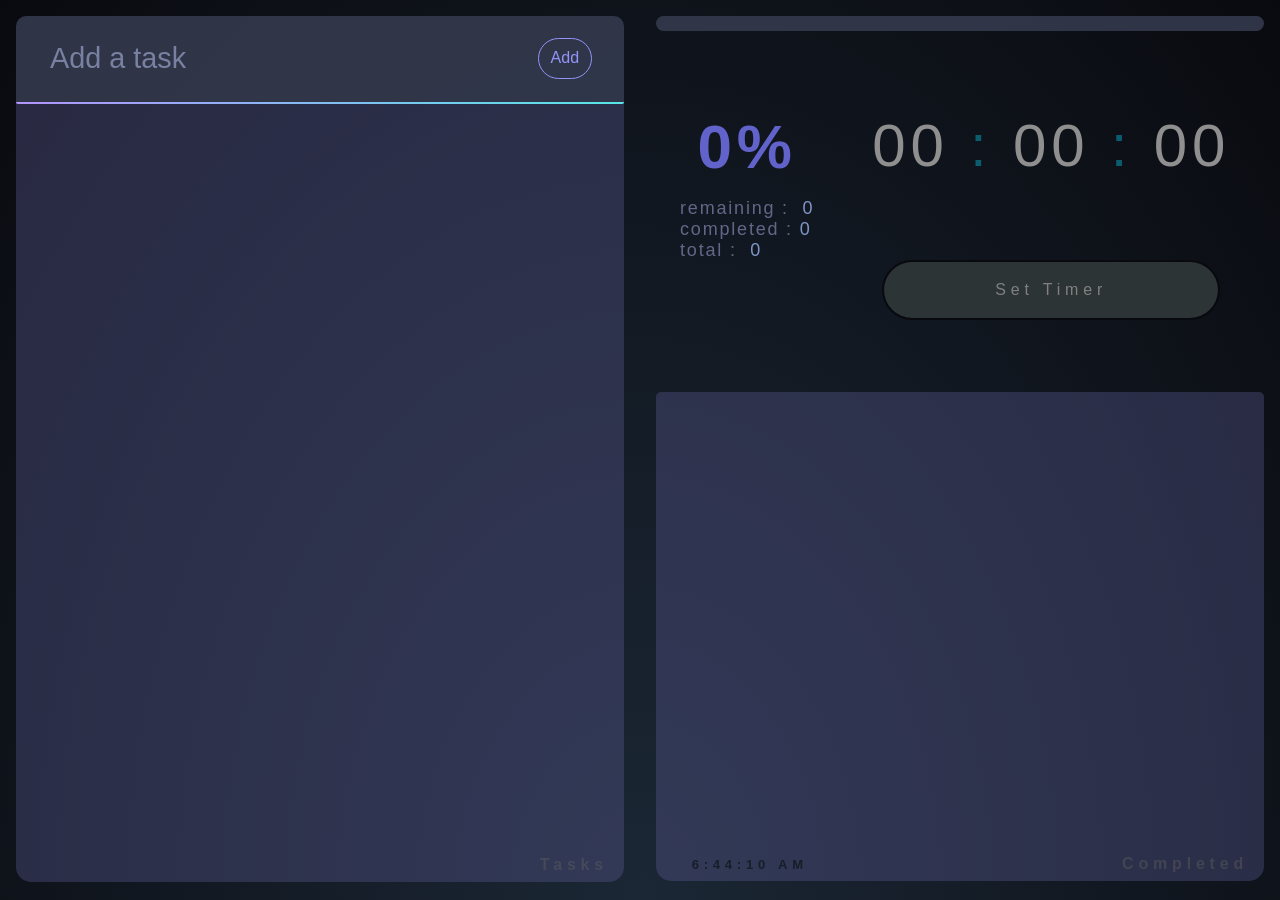
==== index.html @ c2aea608 "new" ====
<!DOCTYPE html>
<html lang="en">

<head>
    <meta charset="UTF-8">
    <meta name="viewport" content="width=device-width, initial-scale=1.0">
    <title>mTasks</title>

    <link rel="stylesheet" href="app.css">


</head>

<body>

    <div class="mainContainer">

        <div class="leftSide">

            <div class="leftHeader">
                <div class="webflow-style-input">
                    <input type="text" placeholder="Add a task" id="taskInput"></input>
                    <button type="button" class="btn" id="button" onclick="newElement();"> <span id="fontButton">Add</span></button>
                </div>
            </div>

            <div class="todo">

            <div class="preTasks"> 
                <ul id="myUL" class="tasks">


                </ul>
            </div> 
                <h4 class="exp">Tasks</h4>
            </div>

        </div>

        <div class="rightSide">

            <div class="percentage">

                <div class="progress">
                    <div class="progress-done" data-done="0">
                    </div>
                </div>
            </div>


            <div class="rightUp">

                <div class="rightUpLeft">
                    <h1 id="number">0%</h1>
                    <div class="stats">
                        <p>remaining : &nbsp;<span id="tasksRemaining" class="spans">0</span></p>            
                        <p>completed : <span id="tasksCompleted" class="spans">0</span></p>
                        <p>total : &nbsp;<span id="total" class="spans">0</span></p>
                    </div>
               
                </div>
                <div class="rightUpRight">
                    <div class="clock">
                        <p id="clock"><span id="hours">00</span> : <span id="minutes">00</span> : <span id="seconds">00</span></p>
                    </div>
                    <div class="timer">
                        <div class="share-button">
                            <span>Set Timer</span>
                            <div class="group-container">
                              <div class="multi-button skin3">
                                <button onclick="count(2);">2h</button>
                                <button onclick="count(4);">4h</button>
                                <button onclick="count(8);">8h</button>
                              </div>
                            </div>
                          </div>
                    </div>
                </div>

            </div>

            <div class="rightDown">

                <div class="completed">
                    <div class="preReady">
                        <ul id="myReady">

                        </ul>
                    </div>
                    <h4 class="exp"><span id="date"></span>&nbsp; &nbsp; &nbsp; &nbsp; &nbsp; &nbsp; &nbsp; &nbsp; &nbsp; &nbsp; &nbsp; &nbsp; &nbsp; &nbsp; &nbsp;  &nbsp;  &nbsp; Completed</h4>
                </div>

            </div>

        </div>

        <script src="jquery.js"></script>
        <script type="text/javascript" src="app.js"></script>

</body>

</html>
---- app.css ----
* {
    font-family: -apple-system, BlinkMacSystemFont, 'Segoe UI', Roboto, Oxygen, Ubuntu, Cantarell, 'Open Sans', 'Helvetica Neue', sans-serif;
    color: white;
    box-sizing: border-box;
    margin: 0;
    cursor: default;
}



body {
   
    height: 100vh;
    width: 100%;
    background: radial-gradient(ellipse at bottom, #1b2735 0%, #090a0f 100%);
    /* background-color: black; */

}

.mainContainer {
    margin: 0;
    padding: 0;
    height: 100%;
    display: flex;
    flex-direction: row;
    flex-wrap: wrap;
}

@media screen and (max-width:1210px) {
    .mainContainer {
        justify-content: center;

    }
    .leftSide {
        min-width: 200px;
    }
    .leftHeader {
        min-width: 200px;
    }
}

.leftSide {
    padding: 1rem 1rem 0 1rem;
    width: 50%;
    height: 100%;
    min-width: 600px;
}

.rightSide {
    padding: 1rem 1rem 0 1rem;
    width: 50%;
    height: 100%;
    min-width: 600px;
}
.rightUp {
    height: 39%;
    min-width: 600px;
    display: flex;
    flex-wrap: nowrap;
}

.rightDown {
    height: 55.3%;
    min-width: 600px;
    bottom: 1rem;
}

.rightUpLeft{
    width: 30%;
    font-size: 48px;
    display: flex;
    flex-direction: column;
    align-items: center;
}

.rightUpLeft h1{
text-align: center;
color:rgba(108, 110, 226, 0.877);
font-size: 62px;
font-weight: 100px;
margin-top: 5rem;
letter-spacing: .3rem;  

}

.stats{
    margin-top: 1rem;
}

.rightUpLeft p{
    color: #767aa0ce;
    font-size: 18px; 
    letter-spacing: .1em;  
}

.rightUpRight{
    width: 70%;
    display: flex;
    flex-direction: column;
}

.clock{
    height: 50%;
   
}
.timer{
    height: 50%;
    margin: 0;
    padding: 0;
    display: flex;
    align-items: center;
    justify-content: center;
}

input {
    border-style: none;
    background: transparent;
    outline: none;
}

button {
    padding: 0;
    background: none;
    outline: none;
}

@-webkit-keyframes gradient {
    0% {
        background-position: 0 0;
    }
    100% {
        background-position: 100% 0;
    }
}

@keyframes gradient {
    0% {
        background-position: 0 0;
    }
    100% {
        background-position: 100% 0;
    }
}

.webflow-style-input {
    position: relative;
    display: -webkit-box;
    display: flex;
    -webkit-box-orient: horizontal;
    -webkit-box-direction: normal;
    flex-direction: row;
    width: 100%;
    min-width: 600px;
    margin: 0 auto;
    border-radius: 10px 10px 0 0;
    padding: 1.4rem 2rem 1.6rem;
    background: rgba(57, 63, 84, 0.8);
}

.webflow-style-input:after {
    content: "";
    position: absolute;
    left: 0px;
    right: 0px;
    bottom: 0px;
    z-index: 999;
    height: 2px;
    border-bottom-left-radius: 2px;
    border-bottom-right-radius: 2px;
    background-position: 0% 0%;
    background: -webkit-gradient(linear, left top, right top, from(#B294FF), color-stop(#57E6E6), color-stop(#FEFFB8), color-stop(#57E6E6), color-stop(#B294FF), to(#57E6E6));
    background: linear-gradient(to right, #B294FF, #57E6E6, #FEFFB8, #57E6E6, #B294FF, #57E6E6);
    background-size: 500% auto;
    -webkit-animation: gradient 3s linear infinite;
    animation: gradient 3s linear infinite;
}

.webflow-style-input input {
    -webkit-box-flex: 1;
    flex-grow: 1;
    color: #BFD2FF;
    font-size: 1.8rem;
    line-height: 2.4rem;
    vertical-align: middle;
}

.webflow-style-input input::-webkit-input-placeholder {
    color: #7881A1;
}

.webflow-style-input button {
    color: #7881A1;
    font-size: 2.4rem;
    line-height: 2.4rem;
    vertical-align: middle;
    -webkit-transition: color .25s;
    transition: color .25s;
}

.webflow-style-input button:hover {
    color: #BFD2FF;
}

.btn {
    text-decoration: none;
    border: 1px solid rgb(146, 148, 248);
    position: relative;
    overflow: hidden;
    width: 10%;
    border-radius: 25px;
}

.btn:hover {
    box-shadow: 1px 1px 25px 10px rgba(146, 148, 248, 0.4);
}

.btn:before {
    content: "";
    position: absolute;
    top: 0;
    left: -100%;
    width: 100%;
    height: 100%;
    background: linear-gradient( 120deg, transparent, rgba(146, 148, 248, 0.4), transparent);
    transition: all 650ms;
}

.btn:hover:before {
    left: 100%;
}

#fontButton {
    font-size: 1rem;
    vertical-align: top;
    color: rgb(146, 148, 248);
}

.btn:hover #fontButton {
    color: #BFD2FF;
}

.todo {
    background-color: rgba(85, 85, 138, 0.4);
    margin-top: 1rem;
    bottom: 1rem;
    height: 88%;
    border-radius: 0 0 15px 15px;
    min-width: 600px;
    padding: 1rem;
    position: relative;
}

.todo::-webkit-scrollbar {
    display: none;
}
.preTasks{    
    height: 97%;
    -ms-overflow-style: none;  /* Internet Explorer 10+ */
    scrollbar-width: none;  /* Firefox */
    overflow-y: scroll;
    -ms-overflow-style: none;
    scrollbar-width: none;
   
}

.preTasks::-webkit-scrollbar { 
    display: none;  /* Safari and Chrome */
}


.completed {
    background-color: rgba(85, 85, 138, 0.4);
    margin-top: 1rem;
    height: 100%;
    border-radius: 5px 5px 15px 15px;
    min-width: 600px;
    padding: 1rem 1rem 0 1rem;
    position: relative;
}

.preReady{    
    height: 90%;
    -ms-overflow-style: none;  /* Internet Explorer 10+ */
    scrollbar-width: none;  /* Firefox */
    overflow-y: scroll;
    -ms-overflow-style: none;
    scrollbar-width: none;
   
}

.preReady::-webkit-scrollbar { 
    display: none;  /* Safari and Chrome */
}




.description::-webkit-scrollbar {
    display: none;
}

.task {
    background-color: lightslategrey;
    padding: 1rem;
    border-radius: 25px;
    display: inline-flex;
    width: 100%;
    justify-content: space-between;
}

.taskButton {
    align-self: flex-end;
}

.taskTxt {
    align-self: flex-start;
}

.exp {
    content: "";
    position: absolute;
    right: 1rem;
    bottom: .5rem;
    letter-spacing: .3rem;
    color: rgba(97, 95, 95, 0.445);
}

.exp:hover {
    cursor: default;
}

.spans{
    color: rgba(152, 178, 235, 0.815);
}


ul {
    margin: 0;
    padding: 0;
    list-style-type: none;
}

ul li {
    position: relative;
    padding: 10px 8px 12px 40px;
    background: rgba(168, 146, 248, 0.4);
    font-size: 12px;
    transition: 0.2s;
    margin: 1rem;
    border-radius: 20px;
    transition: .2s;
    /* make the list items unselectable */
    -webkit-user-select: none;
    -moz-user-select: none;
    -ms-user-select: none;
    user-select: none;
}


ul li:nth-child(odd) {
    background: rgba(146, 148, 248, 0.4);
}



ul li:hover {
    background: rgba(102, 95, 201, 0.4);
    font-size: 20px;
}



ul li.checked {
    background: #4799adb2;
    color: #fff;
    text-decoration: line-through;
}

ul li.checked:hover {
    font-size: 12px;
}



ul li.checked::before {
    content: '';
    position: absolute;
    border-color: #fff;
    border-style: solid;
    border-width: 0 2px 2px 0;
    top: 10px;
    left: 16px;
    transform: rotate(45deg);
    height: 15px;
    width: 7px;
}

.close {
    position: absolute;
    right: 0;
    top: 0;
    padding: 10px 16px 12px 16px;
    border-radius: 0 20px 20px 0;
}

.close:hover {
    color:#b8b88e98;
}


/* Percentage */


.progress {
	background-color: rgba(57, 63, 84, 0.8);
	border-radius: 20px;
	position: relative;
	margin:  0;
	height: 15px;
	width: 100%;
}

.progress-done {
    
    background: -webkit-gradient(linear, left top, right top, from(#ac95e7), color-stop(#5edddd), color-stop(#d8d8a7));
    background: linear-gradient(to right, #9985c9, #52bbbb, #b8b88e);
	border-radius: 20px;
	display: flex;
	align-items: center;
	justify-content: center;
	height: 100%;
	width: 0;
	opacity: 0;
	transition: 1s ease 0.3s;
}

/* Timer */

.share-button {
    width: 300px;
    height: 60px;
    background: rgba(80, 77, 77, 0.301);
    border-radius: 40px;
    display: flex;
    /* align-items: center; */
    justify-content: space-evenly;
    padding: 0 50px;
    overflow: hidden;
    position: relative;
    cursor: pointer;
    transition: .3s linear;
    width: fit-content;
    border: solid;
    border-width: 2px;
    border-color: #090a0f;
  }
  .share-button:hover{
    transform: scale(1.1);
  }
  .share-button span{
    position: absolute;
    width: 100%;
    height: 100%;
    background: #2d3436;
    color: grey;
    text-align: center;
    line-height: 55px;
    z-index: 999;
    transition: .6s linear;
    border-radius: 40px;
   letter-spacing: .3rem;
   box-shadow: inset 0 0 50px rgba(0,0,0,.25);
   box-shadow: 0 4px 8px 0 rgba(0, 0, 0, 0.2), 0 6px 20px 0 rgba(0, 0, 0, 0.19);
  }
  .share-button:hover span{
    transform: translateX(-100%);
    transition-delay: .3s;
  }
  
  .multi-button button::-moz-focus-inner {
    border: 0;
  }
  
  .multi-button button {
    outline: 0;
  }
  
  
  .group-container {
    height: 80px;
    display: inline-grid;
    justify-items: center;
    justify-content: space-between;

  }
  
  .multi-button {
    font-size: 0;
    width: 100%;
  }
  
  .multi-button button {
    background: transparent;
  
    border-radius: 8px;
    font-size: 16px;
    display: inline-block;
    padding: 4px 17px;
    margin: 10px 10px 0 10px;
    cursor: pointer;
    transition-duration: 0.1s;
    transition-timing-function: ease-in-out;
  }
  .multi-button button:first-of-type {
    border-radius: 20px 8px 8px 20px;
  }
  .multi-button button:last-of-type {
    border-radius: 8px 20px 20px 8px;
  }
  
  @media only screen and (max-width: 767px) {
    .multi-button  button {
      min-width: 70px;
    }
  }
  
  
  .skin3 button {
    border: 3px solid #0a7a91b7;
    color: #00d5ff9c;
    background-color: #002a33;
  }
  .skin3 button:hover {
    border-color: #33ddff;
    color: #33ddff;
    background-color: #005566;
  }
  
  /* Clock */
  
  .clock{
    text-align: center;
    font-size: 60px;
    padding-top: 5rem;
    letter-spacing: .3rem; 
  }

  .clock span{
      color: rgb(143, 143, 143);
  }

  #clock{
    color: #0a7a91b7;
  }

  #date{
      
      color: #161f29;
      font-size: 13px;
  }

  /* Effects */

  
  .preTasks ul li {
	-webkit-animation: slide-right 0.5s cubic-bezier(0.250, 0.460, 0.450, 0.940) both;
	        animation: slide-right 0.5s cubic-bezier(0.250, 0.460, 0.450, 0.940) both;
}

 @-webkit-keyframes slide-right {
    0% {
      -webkit-transform: translateX(-100px);
              transform: translateX(-100px);
    }
    100% {
      -webkit-transform: translateX(0);
              transform: translateX(0);
    }
  }
  @keyframes slide-right {
    0% {
      -webkit-transform: translateX(-100px);
              transform: translateX(-100px);
    }
    100% {
      -webkit-transform: translateX(0);
              transform: translateX(0);
    }
  }
  
  .preReady ul li {
	-webkit-animation: slide-left 0.5s cubic-bezier(0.250, 0.460, 0.450, 0.940) both;
	        animation: slide-left 0.5s cubic-bezier(0.250, 0.460, 0.450, 0.940) both;
}

 @-webkit-keyframes slide-left {
    0% {
      -webkit-transform: translateX(100px);
              transform: translateX(100px);
    }
    100% {
      -webkit-transform: translateX(0);
              transform: translateX(0);
    }
  }
  @keyframes slide-left {
    0% {
      -webkit-transform: translateX(100px);
              transform: translateX(100px);
    }
    100% {
      -webkit-transform: translateX(0);
              transform: translateX(0);
    }
  }
  
  /* .flip-horizontal-bottom {
	-webkit-animation: flip-horizontal-bottom 0.4s cubic-bezier(0.455, 0.030, 0.515, 0.955) both;
	        animation: flip-horizontal-bottom 0.4s cubic-bezier(0.455, 0.030, 0.515, 0.955) both;
}
@-webkit-keyframes flip-horizontal-bottom {
    0% {
      -webkit-transform: rotateX(0);
              transform: rotateX(0);
    }
    100% {
      -webkit-transform: rotateX(-180deg);
              transform: rotateX(-180deg);
    }
  }
  @keyframes flip-horizontal-bottom {
    0% {
      -webkit-transform: rotateX(0);
              transform: rotateX(0);
    }
    100% {
      -webkit-transform: rotateX(-180deg);
              transform: rotateX(-180deg);
    }
  } */
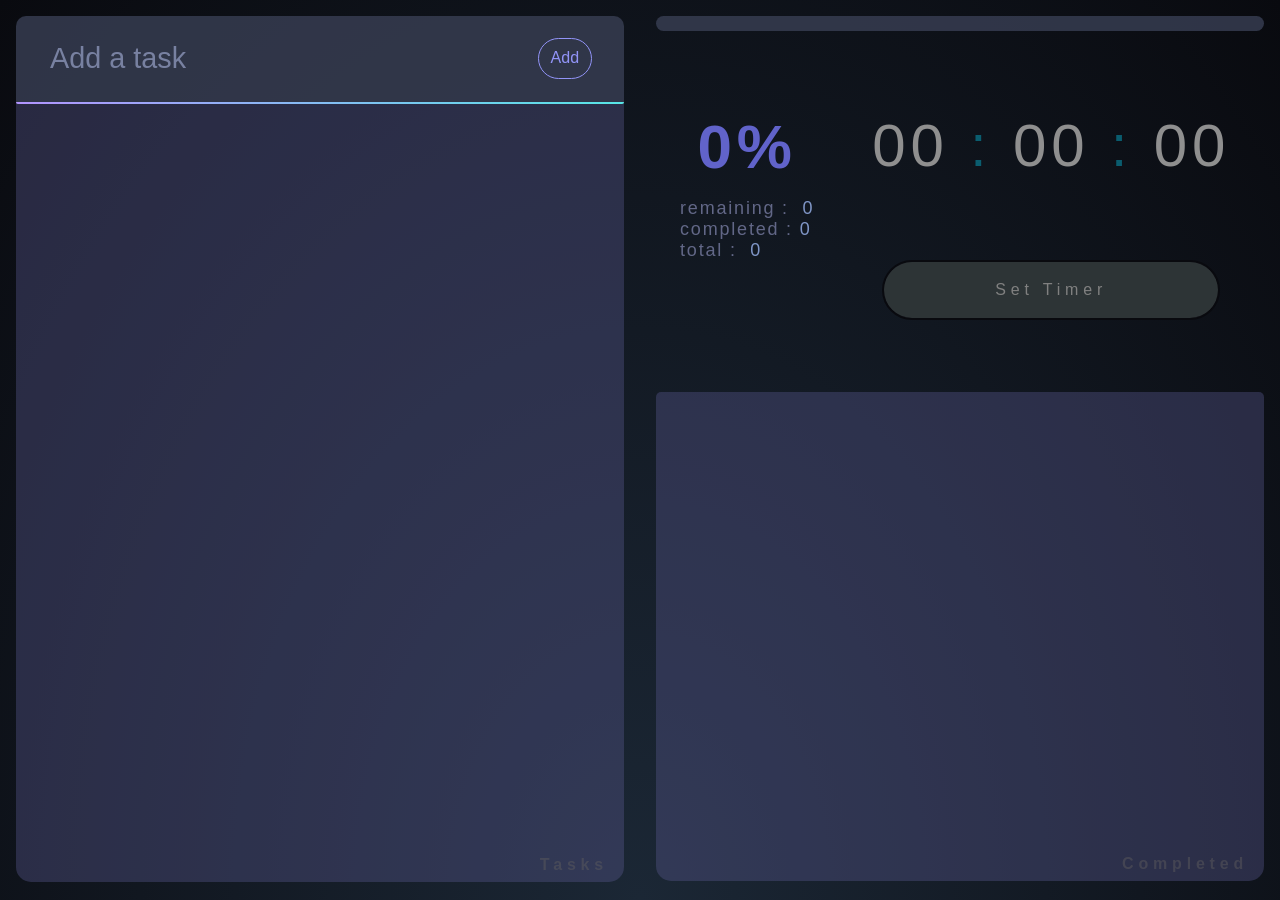
==== commit cf5411c6: "new" ====
--- a/index.html
+++ b/index.html
@@ -20,7 +20,7 @@
             <div class="leftHeader">
                 <div class="webflow-style-input">
                     <input type="text" placeholder="Add a task" id="taskInput"></input>
-                    <button type="button" class="btn" id="button" onclick="newElement();"> <span id="fontButton">Add</span></button>
+                    <button type="button" class="btn" id="button" > <span id="fontButton">Add</span></button>
                 </div>
             </div>
 
@@ -68,9 +68,9 @@
                             <span>Set Timer</span>
                             <div class="group-container">
                               <div class="multi-button skin3">
-                                <button onclick="count(2);">2h</button>
-                                <button onclick="count(4);">4h</button>
-                                <button onclick="count(8);">8h</button>
+                                <button id="CountBtn2">2h</button>
+                                <button id="CountBtn4">4h</button>
+                                <button id="CountBtn8">8h</button>
                               </div>
                             </div>
                           </div>
@@ -94,7 +94,7 @@
 
         </div>
 
-        <script src="jquery.js"></script>
+        
         <script type="text/javascript" src="app.js"></script>
 
 </body>
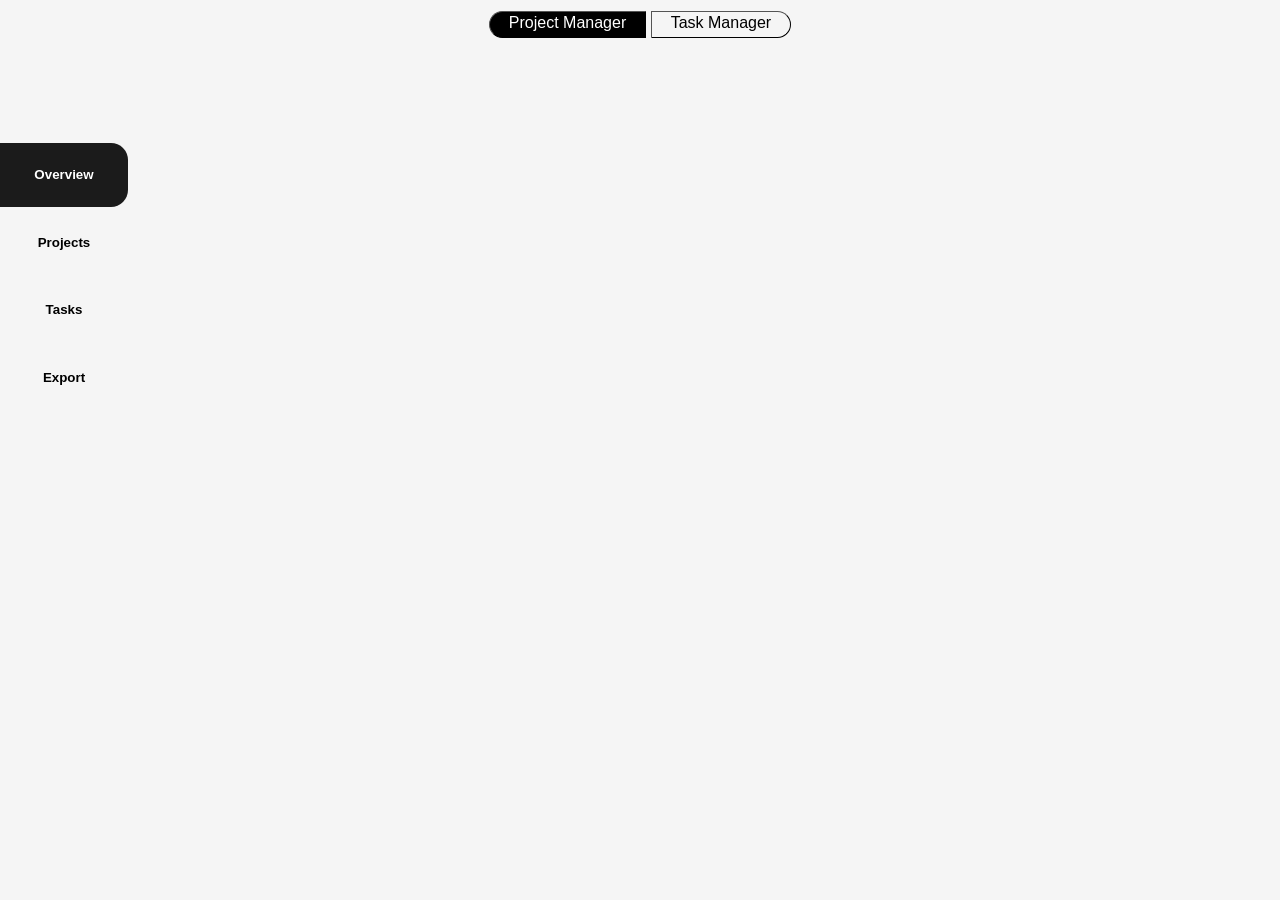
==== commit 07e5d2ff: "new" ====
--- a/index.html
+++ b/index.html
@@ -1,102 +1,129 @@
 <!DOCTYPE html>
 <html lang="en">
-
 <head>
     <meta charset="UTF-8">
     <meta name="viewport" content="width=device-width, initial-scale=1.0">
     <title>mTasks</title>
+    <link rel="stylesheet" href="app.css">
+</head>
+<body>
+    <div class="main">
 
-    <link rel="stylesheet" href="app.css">
+        <div class="select"><button class="managerSelect leftBtn checked2" id="pm">Project Manager</button> <button class="managerSelect rightBtn" id="tm">Task Manager</button></div>
 
+<!-- PROJECT MANAGER -->
+            <div class="projectManager" id="projectManager">
+                <div class="left">
+                    <div class="menu">
+                        <button class="btn checked">Overview</button>  <!-- icons--> 
+                        <button class="btn">Projects</button>
+                        <button class="btn">Tasks</button>
+                        <button class="btn">Export</button>
+                    </div>
+                </div>
 
-</head>
+                <div class="right">
+                    <div class="overview">
 
-<body>
+                    </div>
+                    <div class="projects">
 
-    <div class="mainContainer">
+                    </div>
+                    <div class="tasks">
 
-        <div class="leftSide">
+                    </div>
+                    <div class="export">
 
-            <div class="leftHeader">
-                <div class="webflow-style-input">
-                    <input type="text" placeholder="Add a task" id="taskInput"></input>
-                    <button type="button" class="btn" id="button" > <span id="fontButton">Add</span></button>
+                    </div>
+
                 </div>
             </div>
 
-            <div class="todo">
+<!-- TASK MANAGER -->
 
-            <div class="preTasks"> 
-                <ul id="myUL" class="tasks">
+            <div class="taskManager" id="taskManager" style="display: none;">
+                <div class="taskLeft">
+
+                <div class="input">
+                    <label for="inp" class="inp">
+                        <input type="text" id="taskInput"  placeholder="&nbsp;">
+                        <span class="label">create task</span>
+                        <span class="focus-bg"></span>
+                    </label>
+                </div>
+
+                    <div class="tasksView">
+                        <div class="tasksViewL">
+                            <p class="taskHeader">New tasks</p>
+                            <div class="preTasks "> 
+                                <ul id="myUL" class="tasks">
+                
+                
+                                </ul>
+                            </div> 
+                        </div>
+                        <div class="tasksViewR">
+                            <p class="taskHeader">Completed tasks</p>
+                            <div class="preReady">
+                                <ul id="myReady">
+        
+                                </ul>
+                            </div>
+                        </div>
 
 
-                </ul>
-            </div> 
-                <h4 class="exp">Tasks</h4>
-            </div>
+                    </div>
 
-        </div>
+                </div>
+                <div class="taskRight">
+                    <div class="stats">
+                        <div class="remain dirCol">
+                            <p id="tasksRemaining" class="statNum">0</p>
+                            <p class="statTxt">remain</p>
+                        </div>
+                        <div class="complete dirCol">
+                            <p id="tasksCompleted" class="statNum">0</p>
+                            <p class="statTxt">complete</p>
+                        </div>
+                        <div class="total dirCol">
+                            <p id="total"class="statNum" >0</p>
+                            <p class="statTxt">total</p>
+                        </div>
+                    </div>
+                    <div class="taskProgress dirCol">
+                        <div class="detProgress"><p>Progress <span id="number">0%</span></p></div>
+                        <div class="progress">
+                            <div class="progress-done" data-done="0">
+                            </div>
+                        </div>
+                    </div>
 
-        <div class="rightSide">
+                    <div class="clockClosure">
+      
+                
+                    
+                        <div class="time">
+                            <span class="hours"></span>
+                            <span class="colon">:</span>
+                            <span class="minutes"></span>
+                            <span class="colon" hidden>:</span>
+                            <span class="seconds" hidden></span>
+                        </div>
+                        
 
-            <div class="percentage">
+                        <div class="date">
 
-                <div class="progress">
-                    <div class="progress-done" data-done="0">
+                            <span class="day"></span>
+                            <span class="month"></span>
+                            <span class="year"></span>
+                        </div>
+
+
                     </div>
+
                 </div>
             </div>
-
-
-            <div class="rightUp">
-
-                <div class="rightUpLeft">
-                    <h1 id="number">0%</h1>
-                    <div class="stats">
-                        <p>remaining : &nbsp;<span id="tasksRemaining" class="spans">0</span></p>            
-                        <p>completed : <span id="tasksCompleted" class="spans">0</span></p>
-                        <p>total : &nbsp;<span id="total" class="spans">0</span></p>
-                    </div>
-               
-                </div>
-                <div class="rightUpRight">
-                    <div class="clock">
-                        <p id="clock"><span id="hours">00</span> : <span id="minutes">00</span> : <span id="seconds">00</span></p>
-                    </div>
-                    <div class="timer">
-                        <div class="share-button">
-                            <span>Set Timer</span>
-                            <div class="group-container">
-                              <div class="multi-button skin3">
-                                <button id="CountBtn2">2h</button>
-                                <button id="CountBtn4">4h</button>
-                                <button id="CountBtn8">8h</button>
-                              </div>
-                            </div>
-                          </div>
-                    </div>
-                </div>
-
-            </div>
-
-            <div class="rightDown">
-
-                <div class="completed">
-                    <div class="preReady">
-                        <ul id="myReady">
-
-                        </ul>
-                    </div>
-                    <h4 class="exp"><span id="date"></span>&nbsp; &nbsp; &nbsp; &nbsp; &nbsp; &nbsp; &nbsp; &nbsp; &nbsp; &nbsp; &nbsp; &nbsp; &nbsp; &nbsp; &nbsp;  &nbsp;  &nbsp; Completed</h4>
-                </div>
-
-            </div>
-
-        </div>
-
-        
-        <script type="text/javascript" src="app.js"></script>
-
+    </div>
+    <script src="app.js"></script>
 </body>
-
 </html>
--- a/app.css
+++ b/app.css
@@ -1,258 +1,344 @@
-* {
-    font-family: -apple-system, BlinkMacSystemFont, 'Segoe UI', Roboto, Oxygen, Ubuntu, Cantarell, 'Open Sans', 'Helvetica Neue', sans-serif;
-    color: white;
+/* General CSS */
+*{
     box-sizing: border-box;
     margin: 0;
+    font-family: -apple-system, BlinkMacSystemFont, 'Segoe UI', Roboto, Oxygen, Ubuntu, Cantarell, 'Open Sans', 'Helvetica Neue', sans-serif;
     cursor: default;
-}
-
-
+
+    -webkit-touch-callout: none; /* iOS Safari */
+    -webkit-user-select: none; /* Safari */
+    -khtml-user-select: none; /* Konqueror HTML */
+    -moz-user-select: none; /* Old versions of Firefox */
+    -ms-user-select: none; /* Internet Explorer/Edge */
+    user-select: none;
+    scroll-behavior: smooth;
+  
+}
 
 body {
+    background-color:rgba(236, 236, 236, 0.521);
+    width: 100vw;
+    height: 100vh;
+}
+
+.projectManager{
+    display: flex;
+    flex-direction: row;
+    flex-wrap: nowrap;
+}
+
+.left{
+    min-width: 100px;
+    height: 100%;
+    width: 10%;
+    display: flex;
+    flex-direction: column;
+
+}
+
+.menu{
+    margin-top: 70%;
+  
+    height: 30vh;
+
+    display: flex;
+    flex-direction: column;
+    justify-content: space-around;
+}
+.btn{
+    height: 8rem;
+    border-radius:0 17px 17px 0 ;
+    border: none;
+    background-color: rgba(236, 236, 236, 0);
+    outline: none;
+    font-weight: 700;
+    margin-top: .2rem;
+}
+
+.btn:hover{
+    background-color: rgba(0, 0, 0, 0.829);
+    color: white;
+}
+
+.checked{
+    background-color: rgba(0, 0, 0, 0.89);
+    color: white;
+}
+.checked:hover{
+    background-color: rgba(0, 0, 0, 0.89);
+    color: white;
+}
+
+.right{
+ 
+    height: 90vh; /* 100% */
+    width: 90%;
+}
+
+.select{
+    height: 50px;
+    text-align: center;
+    padding-top: .7rem;
+}
+.managerSelect{
+    border-color: black;
+    border-width: 1.5px;
+    background-color: rgba(240, 248, 255, 0);
+    font-size: 16px;
+    padding: 2px 19px 5px 19px;
+    outline: none;
+}
+.managerSelect:hover{
+    background-color: rgba(0, 0, 0, 0.829);
+    color: white;
+}
+
+.leftBtn{
+    margin-right: 0;
+    border-radius: 15px 0 0 15px;
+}
+.rightBtn{
+    
+    margin-left: 0;
+    border-radius: 0 15px 15px 0;
+}
+.checked2{
+    background-color: black;
+    color: white;
+}
+.taskManager{
+    display: flex;
+    flex-direction: row;
+    flex-wrap: nowrap;
+}
+
+/* Task manager CSS */
+
+.taskLeft{
+
+padding: 2rem 1rem 2rem 1rem;
+height: 93vh;
+width: 80%;
+}
+
+.taskRight{
+    box-shadow: 0 4px 8px 0 rgba(0, 0, 0, 0.034), 0 6px 20px 0 rgba(0, 0, 0, 0.055);
+    background-color: white;
+    height: 93vh;
+    width: 20%;
+    min-width: 300px;
+    border-radius: 10px 0 0 10px;
+    
+}
+
+.stats{
    
-    height: 100vh;
-    width: 100%;
-    background: radial-gradient(ellipse at bottom, #1b2735 0%, #090a0f 100%);
-    /* background-color: black; */
-
-}
-
-.mainContainer {
-    margin: 0;
-    padding: 0;
-    height: 100%;
+    width: 100%;
+    height: 20%;
+    border-radius: 10px 0 0 0 ;
     display: flex;
     flex-direction: row;
-    flex-wrap: wrap;
-}
-
-@media screen and (max-width:1210px) {
-    .mainContainer {
-        justify-content: center;
-
-    }
-    .leftSide {
-        min-width: 200px;
-    }
-    .leftHeader {
-        min-width: 200px;
-    }
-}
-
-.leftSide {
-    padding: 1rem 1rem 0 1rem;
-    width: 50%;
-    height: 100%;
-    min-width: 600px;
-}
-
-.rightSide {
-    padding: 1rem 1rem 0 1rem;
-    width: 50%;
-    height: 100%;
-    min-width: 600px;
-}
-.rightUp {
-    height: 39%;
-    min-width: 600px;
-    display: flex;
     flex-wrap: nowrap;
-}
-
-.rightDown {
-    height: 55.3%;
-    min-width: 600px;
-    bottom: 1rem;
-}
-
-.rightUpLeft{
-    width: 30%;
-    font-size: 48px;
+    align-items: center;
+    justify-content: space-around;
+    text-align: center;
+}
+
+.dirCol{
     display: flex;
     flex-direction: column;
-    align-items: center;
-}
-
-.rightUpLeft h1{
-text-align: center;
-color:rgba(108, 110, 226, 0.877);
-font-size: 62px;
-font-weight: 100px;
-margin-top: 5rem;
-letter-spacing: .3rem;  
-
-}
-
-.stats{
-    margin-top: 1rem;
-}
-
-.rightUpLeft p{
-    color: #767aa0ce;
-    font-size: 18px; 
-    letter-spacing: .1em;  
-}
-
-.rightUpRight{
-    width: 70%;
-    display: flex;
-    flex-direction: column;
-}
-
-.clock{
+    flex-wrap: nowrap;
+}
+
+.statNum{
+    color: rgba(70, 9, 214, 0.644);
+    margin-bottom: 1rem;
+    font-size: 25px;
+    font-weight: bold;
+ 
+}
+
+.statTxt{
+    text-align: center;
+    letter-spacing: .1rem;
+    color: rgb(65, 65, 65);
+}
+
+.taskProgress{
+    
+    width: 100%;
+    height: 20%;
+    padding-left: .5rem;
+    padding-right: .5rem;
+}
+
+.detProgress{
+    color: rgb(65, 65, 65);
+    font-size: 16px;
     height: 50%;
-   
-}
-.timer{
-    height: 50%;
-    margin: 0;
-    padding: 0;
-    display: flex;
-    align-items: center;
-    justify-content: center;
-}
-
-input {
-    border-style: none;
-    background: transparent;
-    outline: none;
-}
-
-button {
-    padding: 0;
-    background: none;
-    outline: none;
-}
-
-@-webkit-keyframes gradient {
-    0% {
-        background-position: 0 0;
-    }
-    100% {
-        background-position: 100% 0;
-    }
-}
-
-@keyframes gradient {
-    0% {
-        background-position: 0 0;
-    }
-    100% {
-        background-position: 100% 0;
-    }
-}
-
-.webflow-style-input {
+    padding-top: 13% ;
+    word-spacing: 12.5vw;
+    letter-spacing: .1rem;  
+}
+
+.detProgress span{
+    color: rgba(70, 9, 214, 0.644);
+    font-weight: bold;
+}
+
+
+.progress {
+	background-color: rgba(77, 82, 102, 0.082);
+	border-radius: 20px;
+	position: relative;
+	margin:  0;
+	height: 10px;
+    width: 100%;
+    margin-top: .5rem;
+    
+}
+
+.progress-done {
+    
+    background: rgba(70, 9, 214, 0.644);
+	border-radius: 20px;
+	display: flex;
+	align-items: center;
+	justify-content: center;
+	height: 100%;
+	width: 0;
+	opacity: 0;
+	transition: 1s ease 0.3s;
+}
+
+/* clock */
+
+.time{
+    margin-top: 5rem;
+    margin-bottom: 3rem;
+    font-size: 68px;
+    text-align: center;
+    color: rgba(48, 47, 47, 0.788);
+    box-shadow: 0 4px 8px 0 rgba(0, 0, 0, 0.2), 0 6px 20px 0 rgba(0, 0, 0, 0.19);
+}
+.date{
+    text-align: center;
+}
+
+/* Create */
+.input{ 
+        display: grid;
+        -webkit-text-size-adjust: 100%;
+        -webkit-font-smoothing: antialiased;    
+}
+
+
+.inp {
     position: relative;
-    display: -webkit-box;
-    display: flex;
-    -webkit-box-orient: horizontal;
-    -webkit-box-direction: normal;
-    flex-direction: row;
-    width: 100%;
-    min-width: 600px;
-    margin: 0 auto;
-    border-radius: 10px 10px 0 0;
-    padding: 1.4rem 2rem 1.6rem;
-    background: rgba(57, 63, 84, 0.8);
-}
-
-.webflow-style-input:after {
-    content: "";
+    margin: auto;
+    width: 100%;
+    max-width: 280px;
+    border-radius: 3px;
+    overflow: hidden;
+  }
+  .inp .label {
     position: absolute;
-    left: 0px;
-    right: 0px;
-    bottom: 0px;
-    z-index: 999;
-    height: 2px;
-    border-bottom-left-radius: 2px;
-    border-bottom-right-radius: 2px;
-    background-position: 0% 0%;
-    background: -webkit-gradient(linear, left top, right top, from(#B294FF), color-stop(#57E6E6), color-stop(#FEFFB8), color-stop(#57E6E6), color-stop(#B294FF), to(#57E6E6));
-    background: linear-gradient(to right, #B294FF, #57E6E6, #FEFFB8, #57E6E6, #B294FF, #57E6E6);
-    background-size: 500% auto;
-    -webkit-animation: gradient 3s linear infinite;
-    animation: gradient 3s linear infinite;
-}
-
-.webflow-style-input input {
-    -webkit-box-flex: 1;
-    flex-grow: 1;
-    color: #BFD2FF;
-    font-size: 1.8rem;
-    line-height: 2.4rem;
-    vertical-align: middle;
-}
-
-.webflow-style-input input::-webkit-input-placeholder {
-    color: #7881A1;
-}
-
-.webflow-style-input button {
-    color: #7881A1;
-    font-size: 2.4rem;
-    line-height: 2.4rem;
-    vertical-align: middle;
-    -webkit-transition: color .25s;
-    transition: color .25s;
-}
-
-.webflow-style-input button:hover {
-    color: #BFD2FF;
-}
-
-.btn {
-    text-decoration: none;
-    border: 1px solid rgb(146, 148, 248);
-    position: relative;
-    overflow: hidden;
-    width: 10%;
-    border-radius: 25px;
-}
-
-.btn:hover {
-    box-shadow: 1px 1px 25px 10px rgba(146, 148, 248, 0.4);
-}
-
-.btn:before {
-    content: "";
+    top: 20px;
+    left: 12px;
+    font-size: 16px;
+    color: rgba(0, 0, 0, 0.5);
+    letter-spacing: .2rem;
+    -webkit-transform-origin: 0 0;
+            transform-origin: 0 0;
+    -webkit-transform: translate3d(0, 0, 0);
+            transform: translate3d(0, 0, 0);
+    -webkit-transition: all 0.2s ease;
+    transition: all 0.2s ease;
+    pointer-events: none;
+    
+  }
+  .inp .focus-bg {
     position: absolute;
     top: 0;
-    left: -100%;
+    left: 0;
     width: 100%;
     height: 100%;
-    background: linear-gradient( 120deg, transparent, rgba(146, 148, 248, 0.4), transparent);
-    transition: all 650ms;
-}
-
-.btn:hover:before {
-    left: 100%;
-}
-
-#fontButton {
-    font-size: 1rem;
-    vertical-align: top;
-    color: rgb(146, 148, 248);
-}
-
-.btn:hover #fontButton {
-    color: #BFD2FF;
-}
-
-.todo {
-    background-color: rgba(85, 85, 138, 0.4);
-    margin-top: 1rem;
-    bottom: 1rem;
-    height: 88%;
-    border-radius: 0 0 15px 15px;
-    min-width: 600px;
-    padding: 1rem;
-    position: relative;
-}
-
-.todo::-webkit-scrollbar {
-    display: none;
-}
+    background-color:rgba(236, 236, 236, 0);
+    z-index: -1;
+    -webkit-transform: scaleX(0);
+            transform: scaleX(0);
+    -webkit-transform-origin: left;
+            transform-origin: left;
+  }
+  .inp input {
+    -webkit-appearance: none;
+    -moz-appearance: none;
+         appearance: none;
+    width: 100%;
+    border: 0;
+    font-family: inherit;
+    padding: 16px 12px 0 12px;
+    height: 56px;
+    font-size: 16px;
+    font-weight: 400;
+    background-color:rgba(236, 236, 236, 0);
+    box-shadow: inset 0 -1px 0 rgba(0, 0, 0, 0.3);
+    color: #000;
+    -webkit-transition: all 0.15s ease;
+    transition: all 0.15s ease;
+  }
+  .inp input:hover {
+    background-color:rgba(236, 236, 236, 0);
+    box-shadow: inset 0 -1px 0 rgba(0, 0, 0, 0.5);
+  }
+  .inp input:not(:placeholder-shown) + .label {
+    color: rgba(0, 0, 0, 0.5);
+    -webkit-transform: translate3d(0, -12px, 0) scale(0.75);
+            transform: translate3d(0, -12px, 0) scale(0.75);
+  }
+  .inp input:focus {
+    background-color:rgba(236, 236, 236, 0);
+    outline: none;
+    box-shadow: inset 0 -2px 0  rgba(70, 9, 214, 0.644);
+  }
+  .inp input:focus + .label {
+    color:  rgba(70, 9, 214, 0.644);
+    -webkit-transform: translate3d(0, -12px, 0) scale(0.75);
+            transform: translate3d(0, -12px, 0) scale(0.75);
+  }
+  .inp input:focus + .label + .focus-bg {
+    -webkit-transform: scaleX(1);
+            transform: scaleX(1);
+    -webkit-transition: all 0.1s ease;
+    transition: all 0.1s ease;
+  }
+  
+  .tasksView{
+    
+    height: 95%;
+    width: 100%;
+    display: flex;
+    flex-direction: row;
+    flex-wrap: nowrap;
+}
+
+.tasksViewL{
+padding: 3rem 2rem;
+    width: 50%;
+}
+.tasksViewR{
+    padding: 3rem 2rem;
+    width: 50%;
+}
+.taskHeader{
+    font-size: 28px;
+    font-weight: 700;
+    margin-bottom: 1rem;
+}
+
+
+
+
 .preTasks{    
     height: 97%;
     -ms-overflow-style: none;  /* Internet Explorer 10+ */
@@ -268,18 +354,10 @@
 }
 
 
-.completed {
-    background-color: rgba(85, 85, 138, 0.4);
-    margin-top: 1rem;
-    height: 100%;
-    border-radius: 5px 5px 15px 15px;
-    min-width: 600px;
-    padding: 1rem 1rem 0 1rem;
-    position: relative;
-}
+
 
 .preReady{    
-    height: 90%;
+    height: 97%;
     -ms-overflow-style: none;  /* Internet Explorer 10+ */
     scrollbar-width: none;  /* Firefox */
     overflow-y: scroll;
@@ -323,6 +401,7 @@
     bottom: .5rem;
     letter-spacing: .3rem;
     color: rgba(97, 95, 95, 0.445);
+    transition: 0.5s;
 }
 
 .exp:hover {
@@ -341,43 +420,48 @@
 }
 
 ul li {
+    box-shadow: 2px 4px 2px 0 rgba(0, 0, 0, 0.014), 0 6px 20px 0 rgba(0, 0, 0, 0.035);
     position: relative;
     padding: 10px 8px 12px 40px;
-    background: rgba(168, 146, 248, 0.4);
+    background: white;
     font-size: 12px;
     transition: 0.2s;
-    margin: 1rem;
-    border-radius: 20px;
+    margin: .7rem 0;
+    border-radius: 5px;
     transition: .2s;
     /* make the list items unselectable */
     -webkit-user-select: none;
     -moz-user-select: none;
     -ms-user-select: none;
     user-select: none;
-}
-
-
-ul li:nth-child(odd) {
-    background: rgba(146, 148, 248, 0.4);
-}
+    transition: 0.5s;
+}
+
 
 
 
 ul li:hover {
-    background: rgba(102, 95, 201, 0.4);
-    font-size: 20px;
+    /* background: rgba(102, 95, 201, 0.4); */
+    box-shadow: none;
+    color: rgba(70, 9, 214, 0.644);
+    
+    letter-spacing: .1rem;
+
 }
 
 
 
 ul li.checked {
-    background: #4799adb2;
-    color: #fff;
+    color: #000;
+    background-color: white;
     text-decoration: line-through;
+    transition: 0.5s;
 }
 
 ul li.checked:hover {
     font-size: 12px;
+    background-color: white;
+    color: rgba(70, 9, 214, 0.644);
 }
 
 
@@ -385,7 +469,7 @@
 ul li.checked::before {
     content: '';
     position: absolute;
-    border-color: #fff;
+    color: rgba(70, 9, 214, 0.644);
     border-style: solid;
     border-width: 0 2px 2px 0;
     top: 10px;
@@ -404,190 +488,58 @@
 }
 
 .close:hover {
-    color:#b8b88e98;
-}
-
-
-/* Percentage */
-
-
-.progress {
-	background-color: rgba(57, 63, 84, 0.8);
-	border-radius: 20px;
-	position: relative;
-	margin:  0;
-	height: 15px;
-	width: 100%;
-}
-
-.progress-done {
-    
-    background: -webkit-gradient(linear, left top, right top, from(#ac95e7), color-stop(#5edddd), color-stop(#d8d8a7));
-    background: linear-gradient(to right, #9985c9, #52bbbb, #b8b88e);
-	border-radius: 20px;
-	display: flex;
-	align-items: center;
-	justify-content: center;
-	height: 100%;
-	width: 0;
-	opacity: 0;
-	transition: 1s ease 0.3s;
-}
-
-/* Timer */
-
-.share-button {
-    width: 300px;
-    height: 60px;
-    background: rgba(80, 77, 77, 0.301);
-    border-radius: 40px;
-    display: flex;
-    /* align-items: center; */
-    justify-content: space-evenly;
-    padding: 0 50px;
-    overflow: hidden;
-    position: relative;
-    cursor: pointer;
-    transition: .3s linear;
-    width: fit-content;
-    border: solid;
-    border-width: 2px;
-    border-color: #090a0f;
-  }
-  .share-button:hover{
-    transform: scale(1.1);
-  }
-  .share-button span{
-    position: absolute;
-    width: 100%;
-    height: 100%;
-    background: #2d3436;
-    color: grey;
-    text-align: center;
-    line-height: 55px;
-    z-index: 999;
-    transition: .6s linear;
-    border-radius: 40px;
-   letter-spacing: .3rem;
-   box-shadow: inset 0 0 50px rgba(0,0,0,.25);
-   box-shadow: 0 4px 8px 0 rgba(0, 0, 0, 0.2), 0 6px 20px 0 rgba(0, 0, 0, 0.19);
-  }
-  .share-button:hover span{
-    transform: translateX(-100%);
-    transition-delay: .3s;
-  }
-  
-  .multi-button button::-moz-focus-inner {
-    border: 0;
-  }
-  
-  .multi-button button {
-    outline: 0;
-  }
-  
-  
-  .group-container {
-    height: 80px;
-    display: inline-grid;
-    justify-items: center;
-    justify-content: space-between;
-
-  }
-  
-  .multi-button {
-    font-size: 0;
-    width: 100%;
-  }
-  
-  .multi-button button {
-    background: transparent;
-  
-    border-radius: 8px;
-    font-size: 16px;
+    color:black;
+    
+}
+
+/* ul li.dotG::before{
+    content: " ";
+    height: 15px;
+    width: 15px;
+    background-color: rgb(161, 216, 124);
+    border-radius: 50%;
     display: inline-block;
-    padding: 4px 17px;
-    margin: 10px 10px 0 10px;
-    cursor: pointer;
-    transition-duration: 0.1s;
-    transition-timing-function: ease-in-out;
-  }
-  .multi-button button:first-of-type {
-    border-radius: 20px 8px 8px 20px;
-  }
-  .multi-button button:last-of-type {
-    border-radius: 8px 20px 20px 8px;
-  }
-  
-  @media only screen and (max-width: 767px) {
-    .multi-button  button {
-      min-width: 70px;
-    }
-  }
-  
-  
-  .skin3 button {
-    border: 3px solid #0a7a91b7;
-    color: #00d5ff9c;
-    background-color: #002a33;
-  }
-  .skin3 button:hover {
-    border-color: #33ddff;
-    color: #33ddff;
-    background-color: #005566;
-  }
-  
-  /* Clock */
-  
-  .clock{
-    text-align: center;
-    font-size: 60px;
-    padding-top: 5rem;
-    letter-spacing: .3rem; 
-  }
-
-  .clock span{
-      color: rgb(143, 143, 143);
-  }
-
-  #clock{
-    color: #0a7a91b7;
-  }
-
-  #date{
-      
-      color: #161f29;
-      font-size: 13px;
-  }
-
-  /* Effects */
-
-  
-  .preTasks ul li {
-	-webkit-animation: slide-right 0.5s cubic-bezier(0.250, 0.460, 0.450, 0.940) both;
-	        animation: slide-right 0.5s cubic-bezier(0.250, 0.460, 0.450, 0.940) both;
-}
-
- @-webkit-keyframes slide-right {
+} */
+/* ul li.dotB::before{
+    height: 15px;
+    width: 15px;
+    background-color: rgb(105, 156, 197);
+    border-radius: 50%;
+    display: inline-block;
+} */
+
+/* effects */
+
+.preTasks ul li {
+	-webkit-animation: slide-in-bottom 0.5s cubic-bezier(0.250, 0.460, 0.450, 0.940) both;
+	        animation: slide-in-bottom 0.5s cubic-bezier(0.250, 0.460, 0.450, 0.940) both;
+}
+
+@-webkit-keyframes slide-in-bottom {
     0% {
-      -webkit-transform: translateX(-100px);
-              transform: translateX(-100px);
+      -webkit-transform: translateY(1000px);
+              transform: translateY(1000px);
+      opacity: 0;
     }
     100% {
-      -webkit-transform: translateX(0);
-              transform: translateX(0);
-    }
-  }
-  @keyframes slide-right {
+      -webkit-transform: translateY(0);
+              transform: translateY(0);
+      opacity: 1;
+    }
+  }
+  @keyframes slide-in-bottom {
     0% {
-      -webkit-transform: translateX(-100px);
-              transform: translateX(-100px);
+      -webkit-transform: translateY(1000px);
+              transform: translateY(1000px);
+      opacity: 0;
     }
     100% {
-      -webkit-transform: translateX(0);
-              transform: translateX(0);
-    }
-  }
-  
+      -webkit-transform: translateY(0);
+              transform: translateY(0);
+      opacity: 1;
+    }
+  }
+
   .preReady ul li {
 	-webkit-animation: slide-left 0.5s cubic-bezier(0.250, 0.460, 0.450, 0.940) both;
 	        animation: slide-left 0.5s cubic-bezier(0.250, 0.460, 0.450, 0.940) both;
@@ -612,30 +564,32 @@
       -webkit-transform: translateX(0);
               transform: translateX(0);
     }
-  }
-  
-  /* .flip-horizontal-bottom {
-	-webkit-animation: flip-horizontal-bottom 0.4s cubic-bezier(0.455, 0.030, 0.515, 0.955) both;
-	        animation: flip-horizontal-bottom 0.4s cubic-bezier(0.455, 0.030, 0.515, 0.955) both;
-}
-@-webkit-keyframes flip-horizontal-bottom {
+  } {
+	-webkit-animation: slide-out-top 0.5s cubic-bezier(0.550, 0.085, 0.680, 0.530) both;
+	        animation: slide-out-top 0.5s cubic-bezier(0.550, 0.085, 0.680, 0.530) both;
+}
+@-webkit-keyframes slide-out-top {
     0% {
-      -webkit-transform: rotateX(0);
-              transform: rotateX(0);
+      -webkit-transform: translateY(0);
+              transform: translateY(0);
+      opacity: 1;
     }
     100% {
-      -webkit-transform: rotateX(-180deg);
-              transform: rotateX(-180deg);
-    }
-  }
-  @keyframes flip-horizontal-bottom {
+      -webkit-transform: translateY(-1000px);
+              transform: translateY(-1000px);
+      opacity: 0;
+    }
+  }
+  @keyframes slide-out-top {
     0% {
-      -webkit-transform: rotateX(0);
-              transform: rotateX(0);
+      -webkit-transform: translateY(0);
+              transform: translateY(0);
+      opacity: 1;
     }
     100% {
-      -webkit-transform: rotateX(-180deg);
-              transform: rotateX(-180deg);
-    }
-  } */
+      -webkit-transform: translateY(-1000px);
+              transform: translateY(-1000px);
+      opacity: 0;
+    }
+  }
   
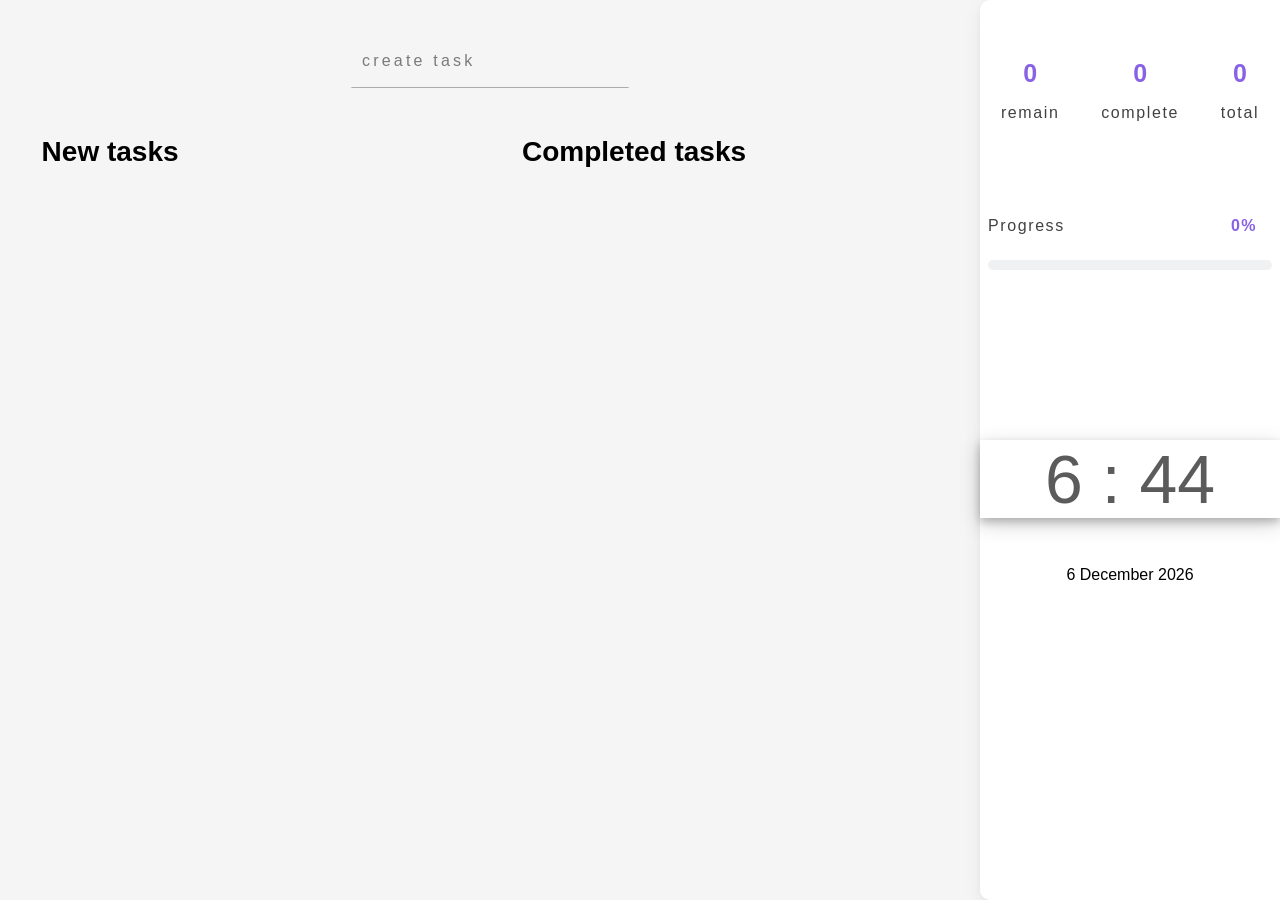
==== commit 62a476f5: "new" ====
--- a/index.html
+++ b/index.html
@@ -9,39 +9,10 @@
 <body>
     <div class="main">
 
-        <div class="select"><button class="managerSelect leftBtn checked2" id="pm">Project Manager</button> <button class="managerSelect rightBtn" id="tm">Task Manager</button></div>
-
-<!-- PROJECT MANAGER -->
-            <div class="projectManager" id="projectManager">
-                <div class="left">
-                    <div class="menu">
-                        <button class="btn checked">Overview</button>  <!-- icons--> 
-                        <button class="btn">Projects</button>
-                        <button class="btn">Tasks</button>
-                        <button class="btn">Export</button>
-                    </div>
-                </div>
-
-                <div class="right">
-                    <div class="overview">
-
-                    </div>
-                    <div class="projects">
-
-                    </div>
-                    <div class="tasks">
-
-                    </div>
-                    <div class="export">
-
-                    </div>
-
-                </div>
-            </div>
 
 <!-- TASK MANAGER -->
 
-            <div class="taskManager" id="taskManager" style="display: none;">
+            <div class="taskManager scale-in-center" id="taskManager" >
                 <div class="taskLeft">
 
                 <div class="input">
@@ -99,9 +70,7 @@
                     </div>
 
                     <div class="clockClosure">
-      
-                
-                    
+                        
                         <div class="time">
                             <span class="hours"></span>
                             <span class="colon">:</span>
--- a/app.css
+++ b/app.css
@@ -110,21 +110,23 @@
     display: flex;
     flex-direction: row;
     flex-wrap: nowrap;
+    height: 90vh;
+    
 }
 
 /* Task manager CSS */
 
 .taskLeft{
 
-padding: 2rem 1rem 2rem 1rem;
-height: 93vh;
+padding: 2rem .6rem 2rem .6rem;
+height: 100%;
 width: 80%;
 }
 
 .taskRight{
     box-shadow: 0 4px 8px 0 rgba(0, 0, 0, 0.034), 0 6px 20px 0 rgba(0, 0, 0, 0.055);
     background-color: white;
-    height: 93vh;
+    height: 100vh;
     width: 20%;
     min-width: 300px;
     border-radius: 10px 0 0 10px;
@@ -175,7 +177,7 @@
 .detProgress{
     color: rgb(65, 65, 65);
     font-size: 16px;
-    height: 50%;
+    min-height: 40%;
     padding-top: 13% ;
     word-spacing: 12.5vw;
     letter-spacing: .1rem;  
@@ -315,7 +317,7 @@
   
   .tasksView{
     
-    height: 95%;
+    height: 93%;
     width: 100%;
     display: flex;
     flex-direction: row;
@@ -336,7 +338,9 @@
     margin-bottom: 1rem;
 }
 
-
+.clockClosure{
+  height: 40%;
+}
 
 
 .preTasks{    
@@ -592,4 +596,35 @@
       opacity: 0;
     }
   }
-  +  
+  .scale-in-center {
+	-webkit-animation: scale-in-center 0.3s cubic-bezier(0.250, 0.460, 0.450, 0.940) both;
+	        animation: scale-in-center 0.3s cubic-bezier(0.250, 0.460, 0.450, 0.940) both;
+}
+
+@-webkit-keyframes scale-in-center {
+    0% {
+      -webkit-transform: scale(0);
+              transform: scale(0);
+      opacity: 1;
+    }
+    100% {
+      -webkit-transform: scale(1);
+              transform: scale(1);
+      opacity: 1;
+    }
+  }
+  @keyframes scale-in-center {
+    0% {
+      -webkit-transform: scale(0);
+              transform: scale(0);
+      opacity: 1;
+    }
+    100% {
+      -webkit-transform: scale(1);
+              transform: scale(1);
+      opacity: 1;
+    }
+  }
+  
+ 
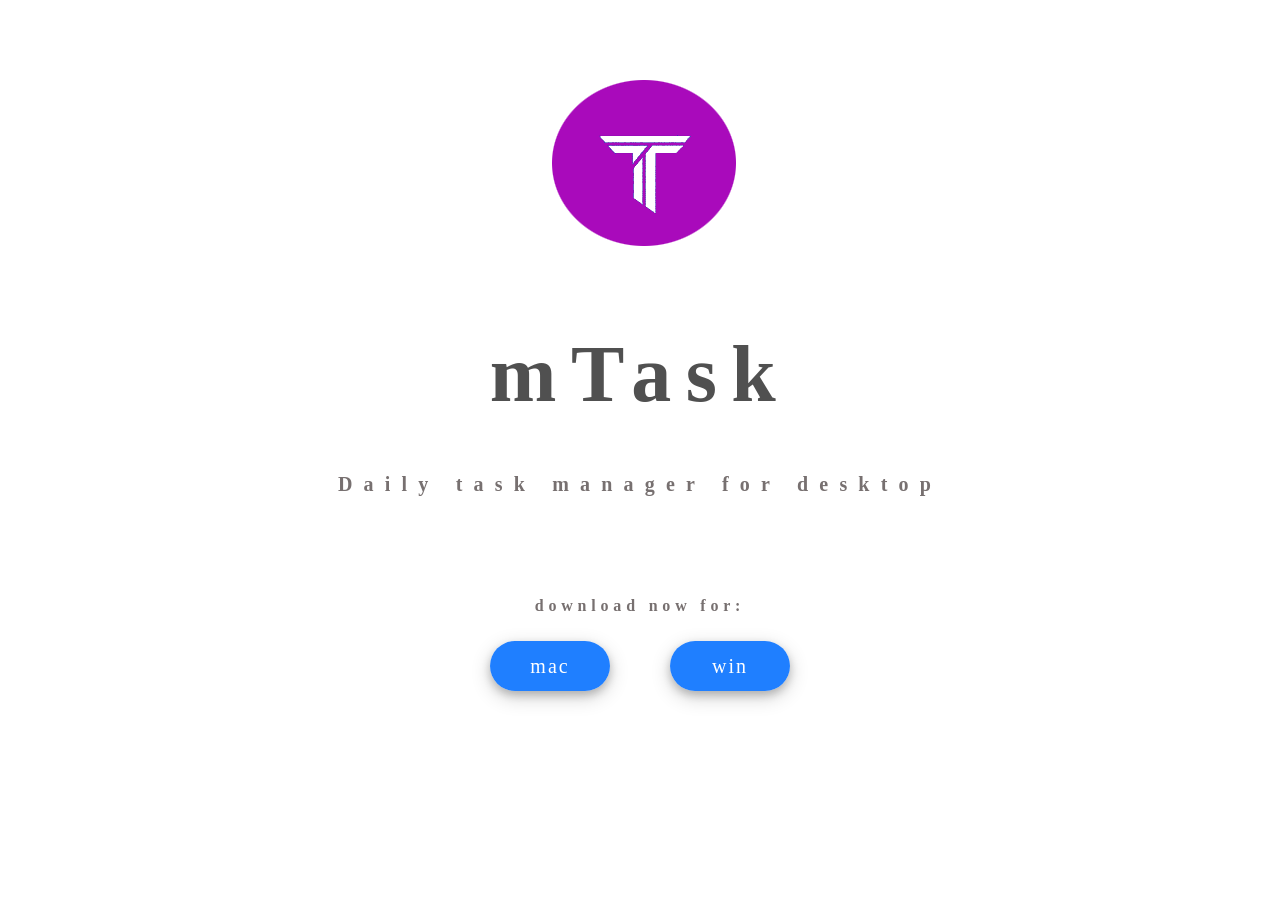
==== commit b30c3280: "mTask" ====
--- a/index.html
+++ b/index.html
@@ -2,97 +2,82 @@
 <html lang="en">
 <head>
     <meta charset="UTF-8">
+    <meta http-equiv="X-UA-Compatible" content="IE=edge">
     <meta name="viewport" content="width=device-width, initial-scale=1.0">
-    <title>mTasks</title>
-    <link rel="stylesheet" href="app.css">
+    <title>mTask</title>
+    <link rel="shortcut icon" href="mainIcon.ico" type="image/x-icon">
+    <style>
+        .mtaskwrap {
+            display: flex;
+            flex-direction: row;
+            flex-wrap: wrap;
+            justify-content: center;
+
+        }
+        
+        .mtaskdown {
+            justify-items: center;
+            justify-content: center;
+            vertical-align: middle;
+            background-color: rgba(0, 110, 255, 0.877);
+            width: 120px;
+            height: 50px;
+            margin-left: 30px;
+            margin-right: 30px;
+            border-radius: 25px;
+            box-shadow: 0 4px 8px 0 rgba(0, 0, 0, 0.2), 0 6px 20px 0 rgba(0, 0, 0, 0.19);
+            font-size: 22px;
+            font-weight: 500;
+            color: white;
+            
+            text-align: center;
+        }
+        
+        .mtaskdown:hover {
+            background-color: rgba(0, 110, 255, 0.707);
+        }
+        
+        .mtaskdown p {
+            margin-top: 10px;
+            margin-top: .7em;
+            font-size: 20px;
+            font-weight: 500;
+            color: white;
+            letter-spacing: .1em;
+        }
+    </style>
 </head>
 <body>
-    <div class="main">
+    <div style="text-align: center;"> 
+        <img src="mainIcon.png" alt="mtask" style="margin-top: 5%;">
+        <h1 style="font-size:80px; letter-spacing: .9rem; color:rgb(80, 80, 80);">mTask</h1>
+        <h3 style="font-size:20px; letter-spacing: .7rem; color:rgb(119, 112, 112);">Daily task manager for desktop</h3>
+        <h4 style="letter-spacing: .3rem; color:rgb(119, 112, 112); margin-top:8%; margin-bottom:2%;">download now for:</h4>
+    </div>
+    
+    <div class="mtaskwrap">
+        
+        <div class="mtaskdown" onclick=" download('files/mTask.dmg', 'mTask')">
+            <p>mac</p>
+        </div>
+        <div class="mtaskdown" onclick=" download('files/mTask.exe', 'mTask')">
+            <p>win</p>
+        </div>
+        <script>
+            var count = 1;
 
-
-<!-- TASK MANAGER -->
-
-            <div class="taskManager scale-in-center" id="taskManager" >
-                <div class="taskLeft">
-
-                <div class="input">
-                    <label for="inp" class="inp">
-                        <input type="text" id="taskInput"  placeholder="&nbsp;">
-                        <span class="label">create task</span>
-                        <span class="focus-bg"></span>
-                    </label>
-                </div>
-
-                    <div class="tasksView">
-                        <div class="tasksViewL">
-                            <p class="taskHeader">New tasks</p>
-                            <div class="preTasks "> 
-                                <ul id="myUL" class="tasks">
-                
-                
-                                </ul>
-                            </div> 
-                        </div>
-                        <div class="tasksViewR">
-                            <p class="taskHeader">Completed tasks</p>
-                            <div class="preReady">
-                                <ul id="myReady">
-        
-                                </ul>
-                            </div>
-                        </div>
-
-
-                    </div>
-
-                </div>
-                <div class="taskRight">
-                    <div class="stats">
-                        <div class="remain dirCol">
-                            <p id="tasksRemaining" class="statNum">0</p>
-                            <p class="statTxt">remain</p>
-                        </div>
-                        <div class="complete dirCol">
-                            <p id="tasksCompleted" class="statNum">0</p>
-                            <p class="statTxt">complete</p>
-                        </div>
-                        <div class="total dirCol">
-                            <p id="total"class="statNum" >0</p>
-                            <p class="statTxt">total</p>
-                        </div>
-                    </div>
-                    <div class="taskProgress dirCol">
-                        <div class="detProgress"><p>Progress <span id="number">0%</span></p></div>
-                        <div class="progress">
-                            <div class="progress-done" data-done="0">
-                            </div>
-                        </div>
-                    </div>
-
-                    <div class="clockClosure">
-                        
-                        <div class="time">
-                            <span class="hours"></span>
-                            <span class="colon">:</span>
-                            <span class="minutes"></span>
-                            <span class="colon" hidden>:</span>
-                            <span class="seconds" hidden></span>
-                        </div>
-                        
-
-                        <div class="date">
-
-                            <span class="day"></span>
-                            <span class="month"></span>
-                            <span class="year"></span>
-                        </div>
-
-
-                    </div>
-
-                </div>
-            </div>
+            function download(uri, name) {
+                if (count % 2 != 0) {
+                    var link = document.createElement("a");
+                    link.setAttribute('download', name);
+                    link.href = uri;
+                    document.body.appendChild(link);
+                    link.click();
+                    link.remove();
+                }
+                count += 1;
+}
+        </script>
     </div>
-    <script src="app.js"></script>
 </body>
 </html>
